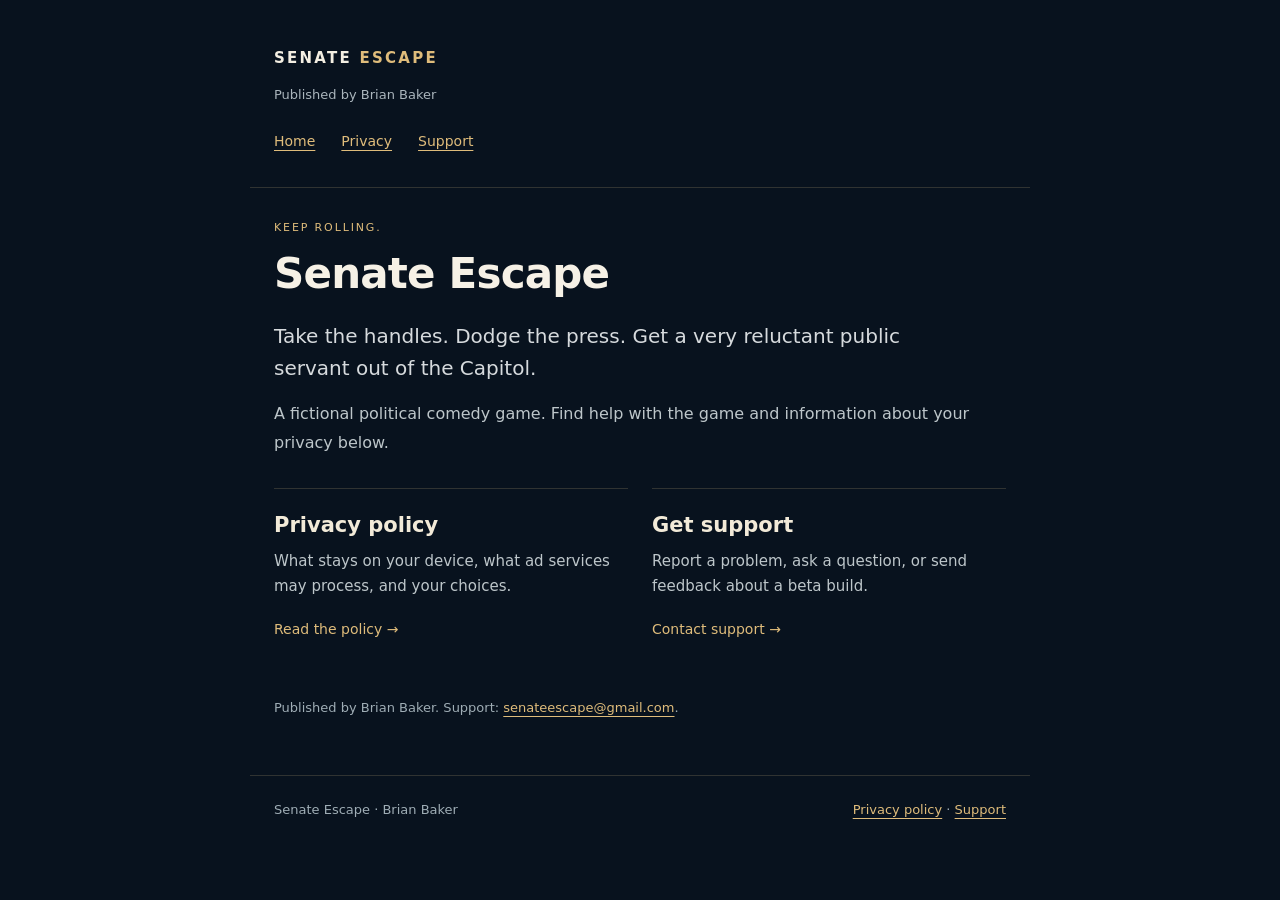
==== index.html @ 6c173de5 "Publish Senate Escape privacy and support pages" ====
<!doctype html>
<html lang="en"><head><meta charset="utf-8"><meta name="viewport" content="width=device-width,initial-scale=1"><meta name="color-scheme" content="dark"><meta name="description" content="Privacy information and support for Senate Escape."><title>Privacy & Support · Senate Escape</title><link rel="stylesheet" href="/style.css"></head>
<body><a class="skip" href="#main">Skip to content</a><header><div class="header-inner"><a class="brand" href="/" aria-label="Senate Escape home">SENATE <span>ESCAPE</span></a><p>Published by Brian Baker</p><nav aria-label="Main"><a href="/">Home</a><a href="/privacy/">Privacy</a><a href="/support/">Support</a></nav></div></header>
<main id="main" tabindex="-1"><p class="eyebrow">Keep rolling.</p><h1>Senate Escape</h1><p class="intro">Take the handles. Dodge the press. Get a very reluctant public servant out of the Capitol.</p><p>A fictional political comedy game. Find help with the game and information about your privacy below.</p>
<div class="cards"><a class="card" href="/privacy/"><h2>Privacy policy</h2><p>What stays on your device, what ad services may process, and your choices.</p><span>Read the policy <span aria-hidden="true">→</span></span></a><a class="card" href="/support/"><h2>Get support</h2><p>Report a problem, ask a question, or send feedback about a beta build.</p><span>Contact support <span aria-hidden="true">→</span></span></a></div>
<p class="small">Published by Brian Baker. Support: <a href="mailto:senateescape@gmail.com">senateescape@gmail.com</a>.</p></main>
<footer><p>Senate Escape · Brian Baker</p><p><a href="/privacy/">Privacy policy</a><span aria-hidden="true"> · </span><a href="/support/">Support</a></p></footer></body></html>
---- style.css ----
:root{color-scheme:dark;font:16px/1.8 system-ui,-apple-system,BlinkMacSystemFont,'Segoe UI',sans-serif;color:#e8e5dc;background:#08121e;--gold:#dfbc7b;--line:#d8be8c30}*{box-sizing:border-box}body{margin:0}a{color:var(--gold);text-underline-offset:4px}a:hover{color:#fff0ca}a:focus-visible,summary:focus-visible{outline:2px solid var(--gold);outline-offset:5px}.skip{position:absolute;top:-80px;left:20px;padding:10px 15px;background:#172534;z-index:5}.skip:focus{top:12px}.header-inner,main,footer{max-width:780px;margin:auto;padding-left:24px;padding-right:24px}.header-inner{padding-top:44px;padding-bottom:24px;border-bottom:1px solid var(--line)}.brand{font-size:15px;font-weight:750;letter-spacing:.15em;text-decoration:none;color:#f3eee2}.brand span{color:var(--gold)}header p{margin:10px 0 2px;font-size:13px;color:#aab5bc}nav{display:flex;flex-wrap:wrap;gap:26px;margin-top:13px}nav a{min-height:44px;display:inline-flex;align-items:center;font-size:14px}nav a[aria-current]{color:#fff1cf;text-decoration-thickness:2px}main{padding-top:30px;padding-bottom:40px}main:focus{outline:none}h1{font-size:42px;line-height:1.15;letter-spacing:-.8px;margin:10px 0 22px;color:#f6f1e6}h2{font-size:20px;line-height:1.4;color:#f2ead8;margin:0 0 9px}p{margin:8px 0 16px;color:#bdc6ca}.eyebrow{font-size:11px;letter-spacing:.17em;text-transform:uppercase;color:var(--gold);margin:0 0 12px}.intro{font-size:20px;line-height:1.6;max-width:650px;color:#d6dadd}.small,.updated{font-size:13px;color:#9fadb5}.updated{margin-top:-11px;margin-bottom:24px}section{margin:29px 0}.summary{padding:18px 22px;background:#132131;border-left:3px solid #c6a367;margin:25px 0}.summary strong{color:#f0e5ce;font-size:14px}.summary p{margin-bottom:0}.cards{display:grid;grid-template-columns:1fr 1fr;gap:24px;margin:30px 0}.card{display:block;text-decoration:none;border-top:1px solid var(--line);padding:22px 0}.card h2{font-size:21px}.card p{font-size:15px;line-height:1.65}.card>span{font-size:14px}.button{display:inline-block;min-height:44px;padding:10px 18px;background:#e4c78f;color:#19232e;border:1px solid #e4c78f;border-radius:5px;text-decoration:none;font-size:14px;font-weight:650;margin:5px 0}.button:hover{color:#101b25;background:#f0d8a9}.button span{margin-left:12px}.contact-email{margin-bottom:28px}details{border-top:1px solid var(--line);padding:16px 0}summary{color:#e7e6de;font-weight:600;font-size:15px;cursor:pointer}details p{font-size:15px;margin:12px 0 0;padding-left:18px}footer{border-top:1px solid var(--line);padding-top:22px;padding-bottom:36px;display:flex;justify-content:space-between;gap:20px}footer p{font-size:13px;margin:0;color:#9fadb5}@media(max-width:480px){.header-inner{padding-top:30px}main{padding-top:25px;padding-bottom:25px}h1{font-size:34px}.intro{font-size:18px}.cards{grid-template-columns:1fr;gap:0}footer{flex-direction:column;gap:6px}.summary{padding:16px 18px}}@media print{body{background:white;color:#111}header,footer,.skip,.button{display:none}main{max-width:none;padding:0}h1,h2,p,a,summary{color:#111}.summary{background:none}details>*{display:block}}
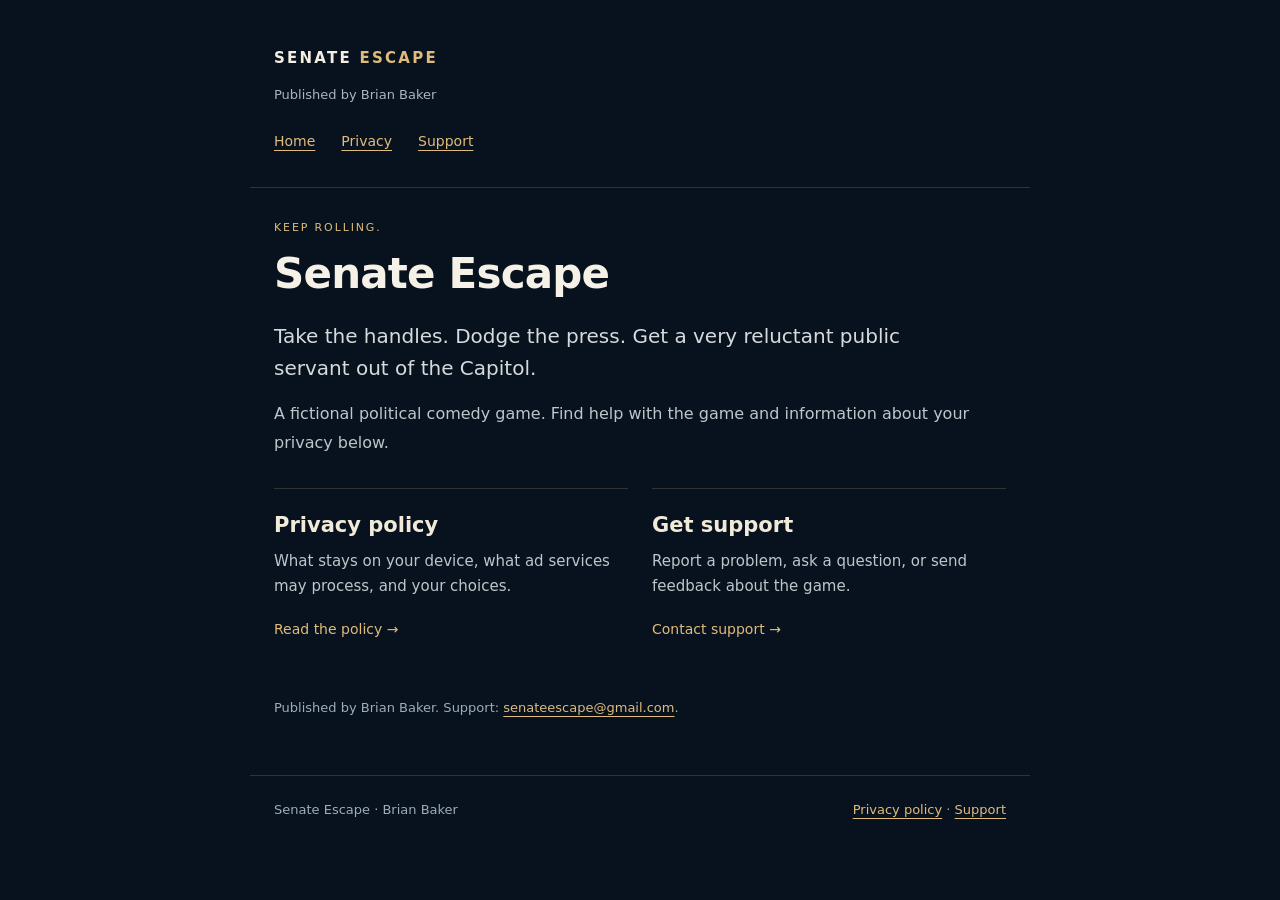
==== commit 4023d754: "Update Senate Escape support pages for App Store release" ====
--- a/index.html
+++ b/index.html
@@ -2,6 +2,6 @@
 <html lang="en"><head><meta charset="utf-8"><meta name="viewport" content="width=device-width,initial-scale=1"><meta name="color-scheme" content="dark"><meta name="description" content="Privacy information and support for Senate Escape."><title>Privacy & Support · Senate Escape</title><link rel="stylesheet" href="/style.css"></head>
 <body><a class="skip" href="#main">Skip to content</a><header><div class="header-inner"><a class="brand" href="/" aria-label="Senate Escape home">SENATE <span>ESCAPE</span></a><p>Published by Brian Baker</p><nav aria-label="Main"><a href="/">Home</a><a href="/privacy/">Privacy</a><a href="/support/">Support</a></nav></div></header>
 <main id="main" tabindex="-1"><p class="eyebrow">Keep rolling.</p><h1>Senate Escape</h1><p class="intro">Take the handles. Dodge the press. Get a very reluctant public servant out of the Capitol.</p><p>A fictional political comedy game. Find help with the game and information about your privacy below.</p>
-<div class="cards"><a class="card" href="/privacy/"><h2>Privacy policy</h2><p>What stays on your device, what ad services may process, and your choices.</p><span>Read the policy <span aria-hidden="true">→</span></span></a><a class="card" href="/support/"><h2>Get support</h2><p>Report a problem, ask a question, or send feedback about a beta build.</p><span>Contact support <span aria-hidden="true">→</span></span></a></div>
+<div class="cards"><a class="card" href="/privacy/"><h2>Privacy policy</h2><p>What stays on your device, what ad services may process, and your choices.</p><span>Read the policy <span aria-hidden="true">→</span></span></a><a class="card" href="/support/"><h2>Get support</h2><p>Report a problem, ask a question, or send feedback about the game.</p><span>Contact support <span aria-hidden="true">→</span></span></a></div>
 <p class="small">Published by Brian Baker. Support: <a href="mailto:senateescape@gmail.com">senateescape@gmail.com</a>.</p></main>
 <footer><p>Senate Escape · Brian Baker</p><p><a href="/privacy/">Privacy policy</a><span aria-hidden="true"> · </span><a href="/support/">Support</a></p></footer></body></html>
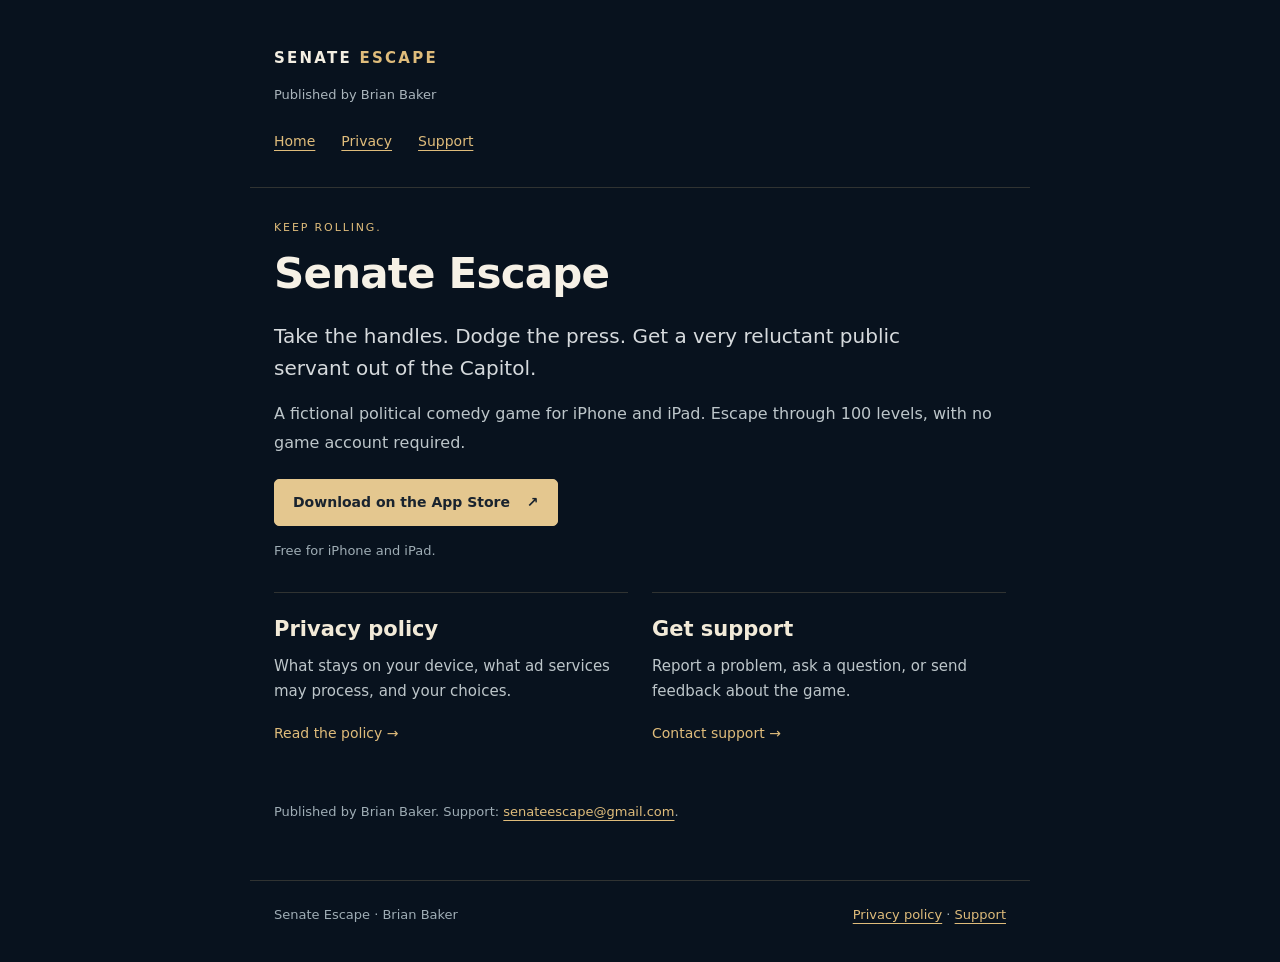
==== commit d2e88a1d: "Add App Store download link to Senate Escape homepage" ====
--- a/index.html
+++ b/index.html
@@ -1,7 +1,8 @@
 <!doctype html>
-<html lang="en"><head><meta charset="utf-8"><meta name="viewport" content="width=device-width,initial-scale=1"><meta name="color-scheme" content="dark"><meta name="description" content="Privacy information and support for Senate Escape."><title>Privacy & Support · Senate Escape</title><link rel="stylesheet" href="/style.css"></head>
+<html lang="en"><head><meta charset="utf-8"><meta name="viewport" content="width=device-width,initial-scale=1"><meta name="color-scheme" content="dark"><meta name="description" content="Play Senate Escape, a fictional political comedy game for iPhone and iPad. Dodge the press, finish assignments, and escape across 100 levels."><title>Senate Escape · A fictional political comedy game</title><link rel="stylesheet" href="/style.css"></head>
 <body><a class="skip" href="#main">Skip to content</a><header><div class="header-inner"><a class="brand" href="/" aria-label="Senate Escape home">SENATE <span>ESCAPE</span></a><p>Published by Brian Baker</p><nav aria-label="Main"><a href="/">Home</a><a href="/privacy/">Privacy</a><a href="/support/">Support</a></nav></div></header>
-<main id="main" tabindex="-1"><p class="eyebrow">Keep rolling.</p><h1>Senate Escape</h1><p class="intro">Take the handles. Dodge the press. Get a very reluctant public servant out of the Capitol.</p><p>A fictional political comedy game. Find help with the game and information about your privacy below.</p>
+<main id="main" tabindex="-1"><p class="eyebrow">Keep rolling.</p><h1>Senate Escape</h1><p class="intro">Take the handles. Dodge the press. Get a very reluctant public servant out of the Capitol.</p><p>A fictional political comedy game for iPhone and iPad. Escape through 100 levels, with no game account required.</p>
+<a class="button" href="https://apps.apple.com/us/app/senate-escape/id6832297374">Download on the App Store <span aria-hidden="true">↗</span></a><p class="small">Free for iPhone and iPad.</p>
 <div class="cards"><a class="card" href="/privacy/"><h2>Privacy policy</h2><p>What stays on your device, what ad services may process, and your choices.</p><span>Read the policy <span aria-hidden="true">→</span></span></a><a class="card" href="/support/"><h2>Get support</h2><p>Report a problem, ask a question, or send feedback about the game.</p><span>Contact support <span aria-hidden="true">→</span></span></a></div>
 <p class="small">Published by Brian Baker. Support: <a href="mailto:senateescape@gmail.com">senateescape@gmail.com</a>.</p></main>
 <footer><p>Senate Escape · Brian Baker</p><p><a href="/privacy/">Privacy policy</a><span aria-hidden="true"> · </span><a href="/support/">Support</a></p></footer></body></html>
